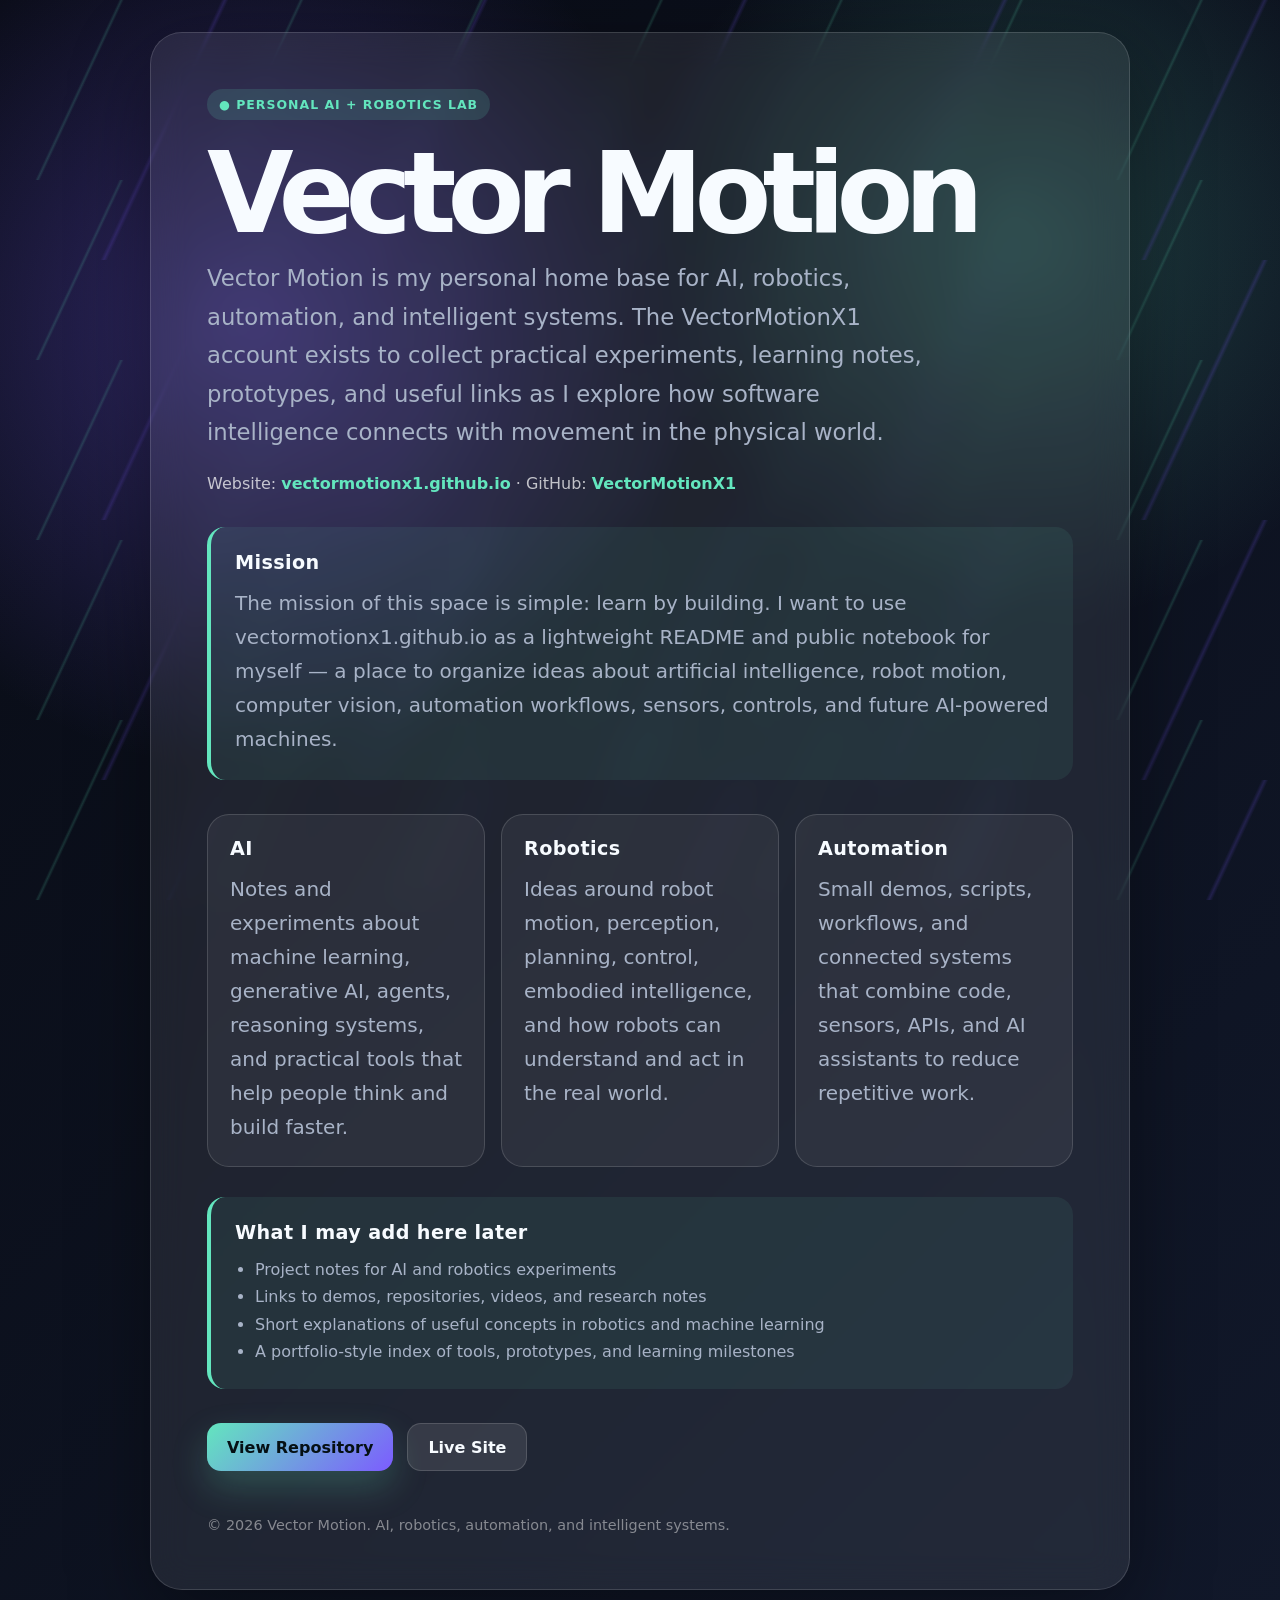
==== index.html @ cae719d9 "Update homepage URLs for vectormotionx1" ====
<!doctype html>
<html lang="en">
<head>
  <meta charset="utf-8" />
  <meta name="viewport" content="width=device-width, initial-scale=1" />
  <title>Vector Motion | AI, Robotics, Automation & Intelligent Systems</title>
  <meta name="description" content="Vector Motion is a personal AI and robotics lab account for collecting ideas, experiments, notes, demos, and projects about artificial intelligence, robotics, automation, computer vision, and intelligent motion." />
  <meta name="keywords" content="Vector Motion, AI, artificial intelligence, robotics, automation, intelligent systems, robot motion, computer vision, machine learning, GitHub Pages, personal lab" />
  <meta name="author" content="VectorMotionX1" />
  <meta name="robots" content="index, follow" />
  <link rel="canonical" href="https://vectormotionx1.github.io/" />

  <meta property="og:type" content="website" />
  <meta property="og:title" content="Vector Motion | AI and Robotics Notes" />
  <meta property="og:description" content="A personal space for AI, robotics, automation, and intelligent systems experiments." />
  <meta property="og:url" content="https://vectormotionx1.github.io/" />
  <meta name="twitter:card" content="summary" />

  <script type="application/ld+json">
  {
    "@context": "https://schema.org",
    "@type": "WebSite",
    "name": "Vector Motion",
    "url": "https://vectormotionx1.github.io/",
    "description": "A personal AI and robotics lab for notes, experiments, demos, and intelligent systems projects.",
    "keywords": ["AI", "robotics", "automation", "machine learning", "computer vision", "intelligent systems"]
  }
  </script>

  <style>
    :root {
      color-scheme: dark;
      --bg: #080b14;
      --card: rgba(255, 255, 255, 0.08);
      --text: #f7fbff;
      --muted: #a8b3c7;
      --accent: #63e6be;
      --accent-2: #7c5cff;
      --line: rgba(255, 255, 255, 0.14);
    }

    * { box-sizing: border-box; }

    body {
      margin: 0;
      min-height: 100vh;
      font-family: Inter, ui-sans-serif, system-ui, -apple-system, BlinkMacSystemFont, "Segoe UI", sans-serif;
      background:
        radial-gradient(circle at 20% 20%, rgba(124, 92, 255, 0.35), transparent 28rem),
        radial-gradient(circle at 80% 15%, rgba(99, 230, 190, 0.22), transparent 24rem),
        linear-gradient(135deg, #080b14 0%, #11182a 100%);
      color: var(--text);
      display: grid;
      place-items: center;
      padding: 32px 16px;
    }

    .motion-lines {
      position: fixed;
      inset: 0;
      pointer-events: none;
      opacity: 0.3;
      background-image:
        linear-gradient(115deg, transparent 0 45%, rgba(99, 230, 190, 0.55) 46%, transparent 47% 100%),
        linear-gradient(115deg, transparent 0 58%, rgba(124, 92, 255, 0.6) 59%, transparent 60% 100%);
      background-size: 180px 180px, 260px 260px;
      animation: drift 16s linear infinite;
    }

    @keyframes drift {
      from { transform: translate3d(-80px, -80px, 0); }
      to { transform: translate3d(80px, 80px, 0); }
    }

    main {
      width: min(980px, 100%);
      padding: 56px;
      border: 1px solid var(--line);
      border-radius: 32px;
      background: var(--card);
      box-shadow: 0 24px 80px rgba(0, 0, 0, 0.38);
      backdrop-filter: blur(18px);
      position: relative;
      z-index: 1;
    }

    .badge {
      display: inline-flex;
      gap: 8px;
      align-items: center;
      padding: 8px 12px;
      border-radius: 999px;
      background: rgba(99, 230, 190, 0.14);
      color: var(--accent);
      font-weight: 700;
      letter-spacing: 0.08em;
      text-transform: uppercase;
      font-size: 0.78rem;
    }

    h1 {
      margin: 22px 0 14px;
      font-size: clamp(3rem, 9vw, 7rem);
      line-height: 0.92;
      letter-spacing: -0.08em;
    }

    h2 {
      margin: 0 0 12px;
      font-size: 1.2rem;
      letter-spacing: 0.02em;
    }

    p {
      margin: 0;
      color: var(--muted);
      font-size: clamp(1.02rem, 1.8vw, 1.25rem);
      line-height: 1.7;
    }

    .lead {
      max-width: 720px;
      font-size: clamp(1.12rem, 2vw, 1.42rem);
    }

    .identity {
      margin-top: 18px;
      font-size: 1rem;
      color: rgba(255, 255, 255, 0.72);
    }

    .identity strong {
      color: var(--accent);
    }

    .grid {
      display: grid;
      grid-template-columns: repeat(3, 1fr);
      gap: 16px;
      margin-top: 34px;
    }

    .card {
      min-height: 170px;
      padding: 22px;
      border: 1px solid var(--line);
      border-radius: 22px;
      background: rgba(255, 255, 255, 0.06);
    }

    ul {
      margin: 10px 0 0;
      padding-left: 20px;
      color: var(--muted);
      line-height: 1.7;
    }

    .mission {
      margin-top: 30px;
      padding: 24px;
      border-left: 4px solid var(--accent);
      border-radius: 18px;
      background: rgba(99, 230, 190, 0.08);
    }

    .actions {
      display: flex;
      flex-wrap: wrap;
      gap: 14px;
      margin-top: 34px;
    }

    a {
      color: inherit;
      text-decoration: none;
    }

    .button {
      display: inline-flex;
      align-items: center;
      justify-content: center;
      min-height: 48px;
      padding: 0 20px;
      border-radius: 14px;
      font-weight: 800;
      background: linear-gradient(135deg, var(--accent), var(--accent-2));
      color: #051014;
      box-shadow: 0 16px 36px rgba(99, 230, 190, 0.22);
    }

    .button.secondary {
      background: rgba(255, 255, 255, 0.1);
      color: var(--text);
      box-shadow: none;
      border: 1px solid var(--line);
    }

    footer {
      margin-top: 46px;
      color: rgba(255, 255, 255, 0.46);
      font-size: 0.9rem;
    }

    @media (max-width: 800px) {
      main { padding: 34px 24px; border-radius: 24px; }
      .grid { grid-template-columns: 1fr; }
      .actions { flex-direction: column; }
      .button { width: 100%; }
    }
  </style>
</head>
<body>
  <div class="motion-lines" aria-hidden="true"></div>
  <main>
    <span class="badge">● Personal AI + Robotics Lab</span>
    <h1>Vector Motion</h1>
    <p class="lead">
      Vector Motion is my personal home base for AI, robotics, automation, and intelligent systems. The VectorMotionX1 account exists to collect practical experiments, learning notes, prototypes, and useful links as I explore how software intelligence connects with movement in the physical world.
    </p>
    <p class="identity">
      Website: <strong>vectormotionx1.github.io</strong> · GitHub: <strong>VectorMotionX1</strong>
    </p>

    <section class="mission" aria-labelledby="mission-title">
      <h2 id="mission-title">Mission</h2>
      <p>
        The mission of this space is simple: learn by building. I want to use vectormotionx1.github.io as a lightweight README and public notebook for myself — a place to organize ideas about artificial intelligence, robot motion, computer vision, automation workflows, sensors, controls, and future AI-powered machines.
      </p>
    </section>

    <section class="grid" aria-label="Focus areas">
      <article class="card">
        <h2>AI</h2>
        <p>Notes and experiments about machine learning, generative AI, agents, reasoning systems, and practical tools that help people think and build faster.</p>
      </article>
      <article class="card">
        <h2>Robotics</h2>
        <p>Ideas around robot motion, perception, planning, control, embodied intelligence, and how robots can understand and act in the real world.</p>
      </article>
      <article class="card">
        <h2>Automation</h2>
        <p>Small demos, scripts, workflows, and connected systems that combine code, sensors, APIs, and AI assistants to reduce repetitive work.</p>
      </article>
    </section>

    <section class="mission" aria-labelledby="future-title">
      <h2 id="future-title">What I may add here later</h2>
      <ul>
        <li>Project notes for AI and robotics experiments</li>
        <li>Links to demos, repositories, videos, and research notes</li>
        <li>Short explanations of useful concepts in robotics and machine learning</li>
        <li>A portfolio-style index of tools, prototypes, and learning milestones</li>
      </ul>
    </section>

    <div class="actions">
      <a class="button" href="https://github.com/VectorMotionX1/vectormotionx1.github.io">View Repository</a>
      <a class="button secondary" href="https://vectormotionx1.github.io/">Live Site</a>
    </div>
    <footer>© <span id="year"></span> Vector Motion. AI, robotics, automation, and intelligent systems.</footer>
  </main>
  <script>
    document.getElementById('year').textContent = new Date().getFullYear();
  </script>
</body>
</html>
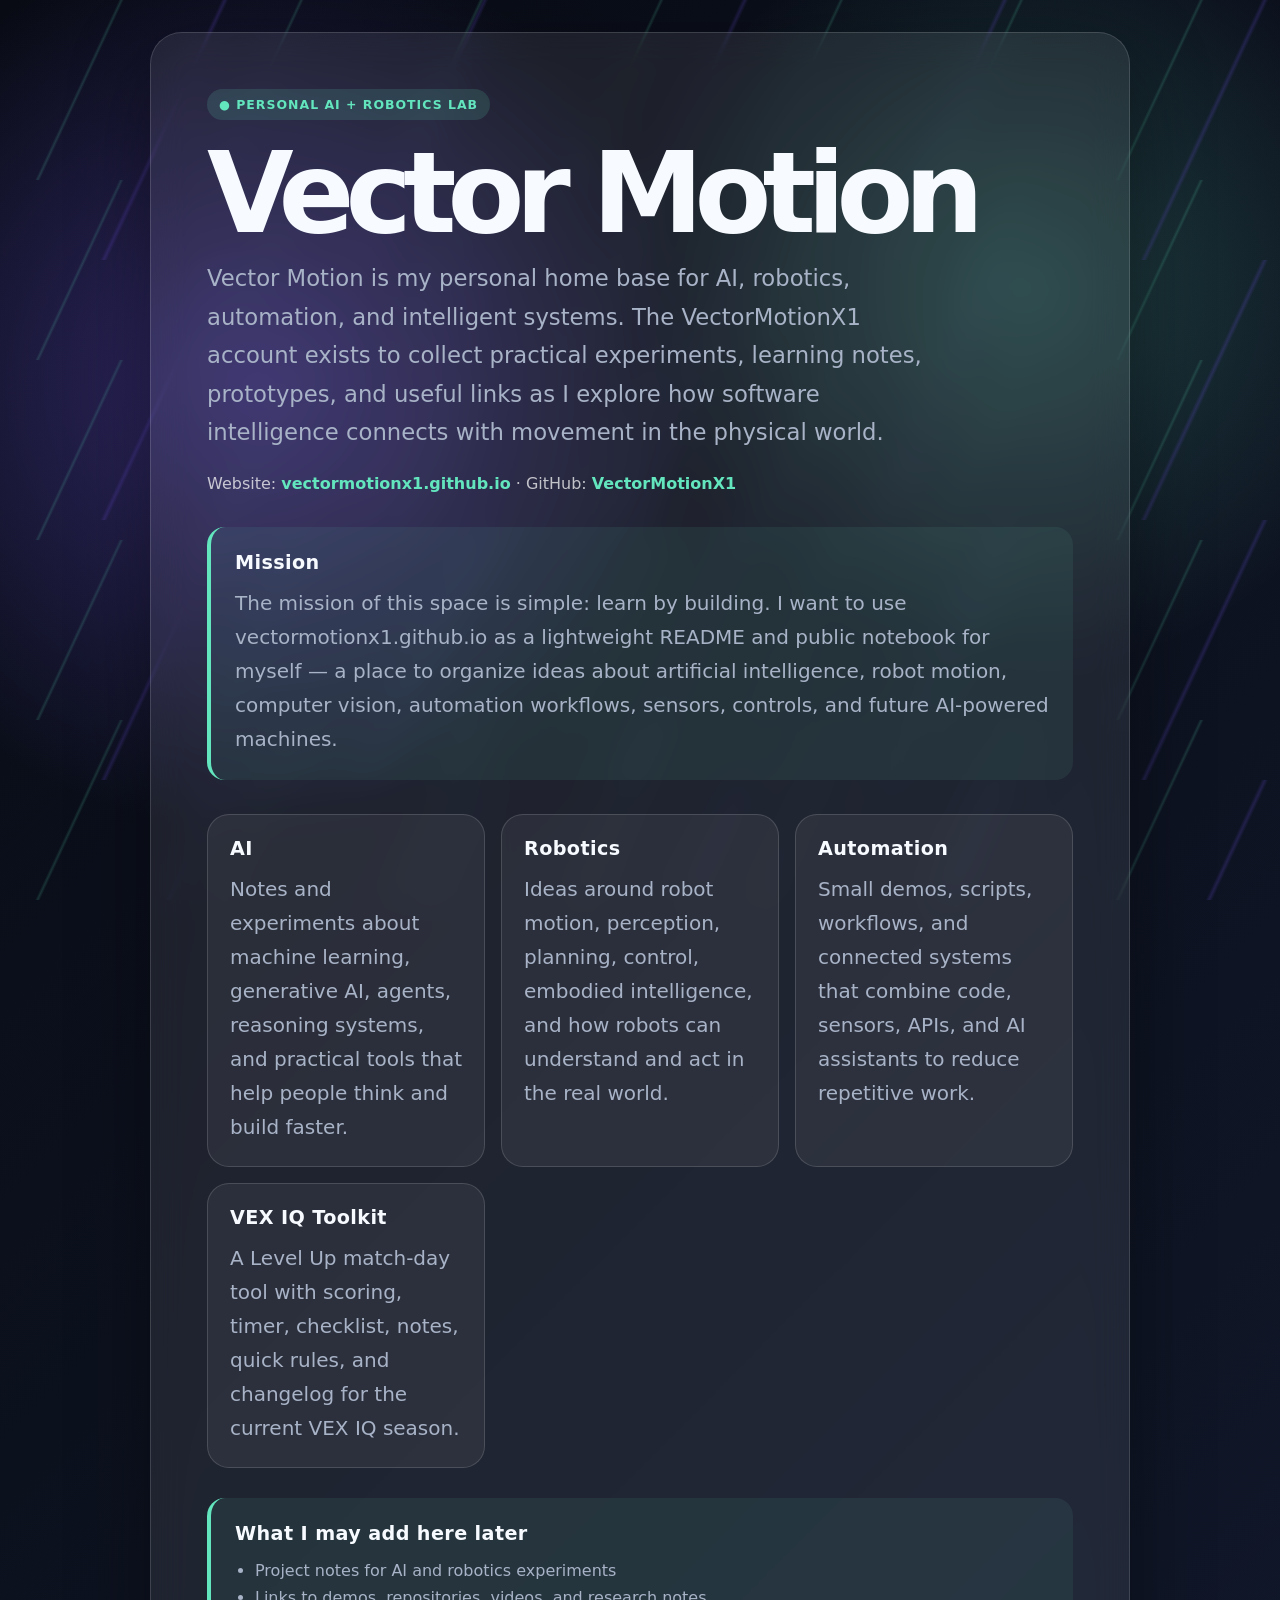
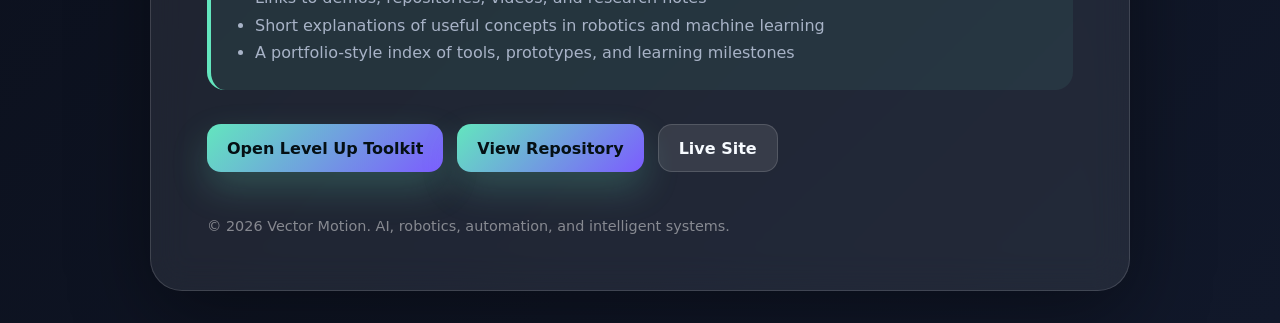
==== commit 47d5b062: "Add Level Up toolkit page" ====
--- a/index.html
+++ b/index.html
@@ -241,6 +241,10 @@
         <h2>Automation</h2>
         <p>Small demos, scripts, workflows, and connected systems that combine code, sensors, APIs, and AI assistants to reduce repetitive work.</p>
       </article>
+      <article class="card">
+        <h2>VEX IQ Toolkit</h2>
+        <p>A Level Up match-day tool with scoring, timer, checklist, notes, quick rules, and changelog for the current VEX IQ season.</p>
+      </article>
     </section>
 
     <section class="mission" aria-labelledby="future-title">
@@ -254,6 +258,7 @@
     </section>
 
     <div class="actions">
+      <a class="button" href="./level-up-toolkit/">Open Level Up Toolkit</a>
       <a class="button" href="https://github.com/VectorMotionX1/vectormotionx1.github.io">View Repository</a>
       <a class="button secondary" href="https://vectormotionx1.github.io/">Live Site</a>
     </div>
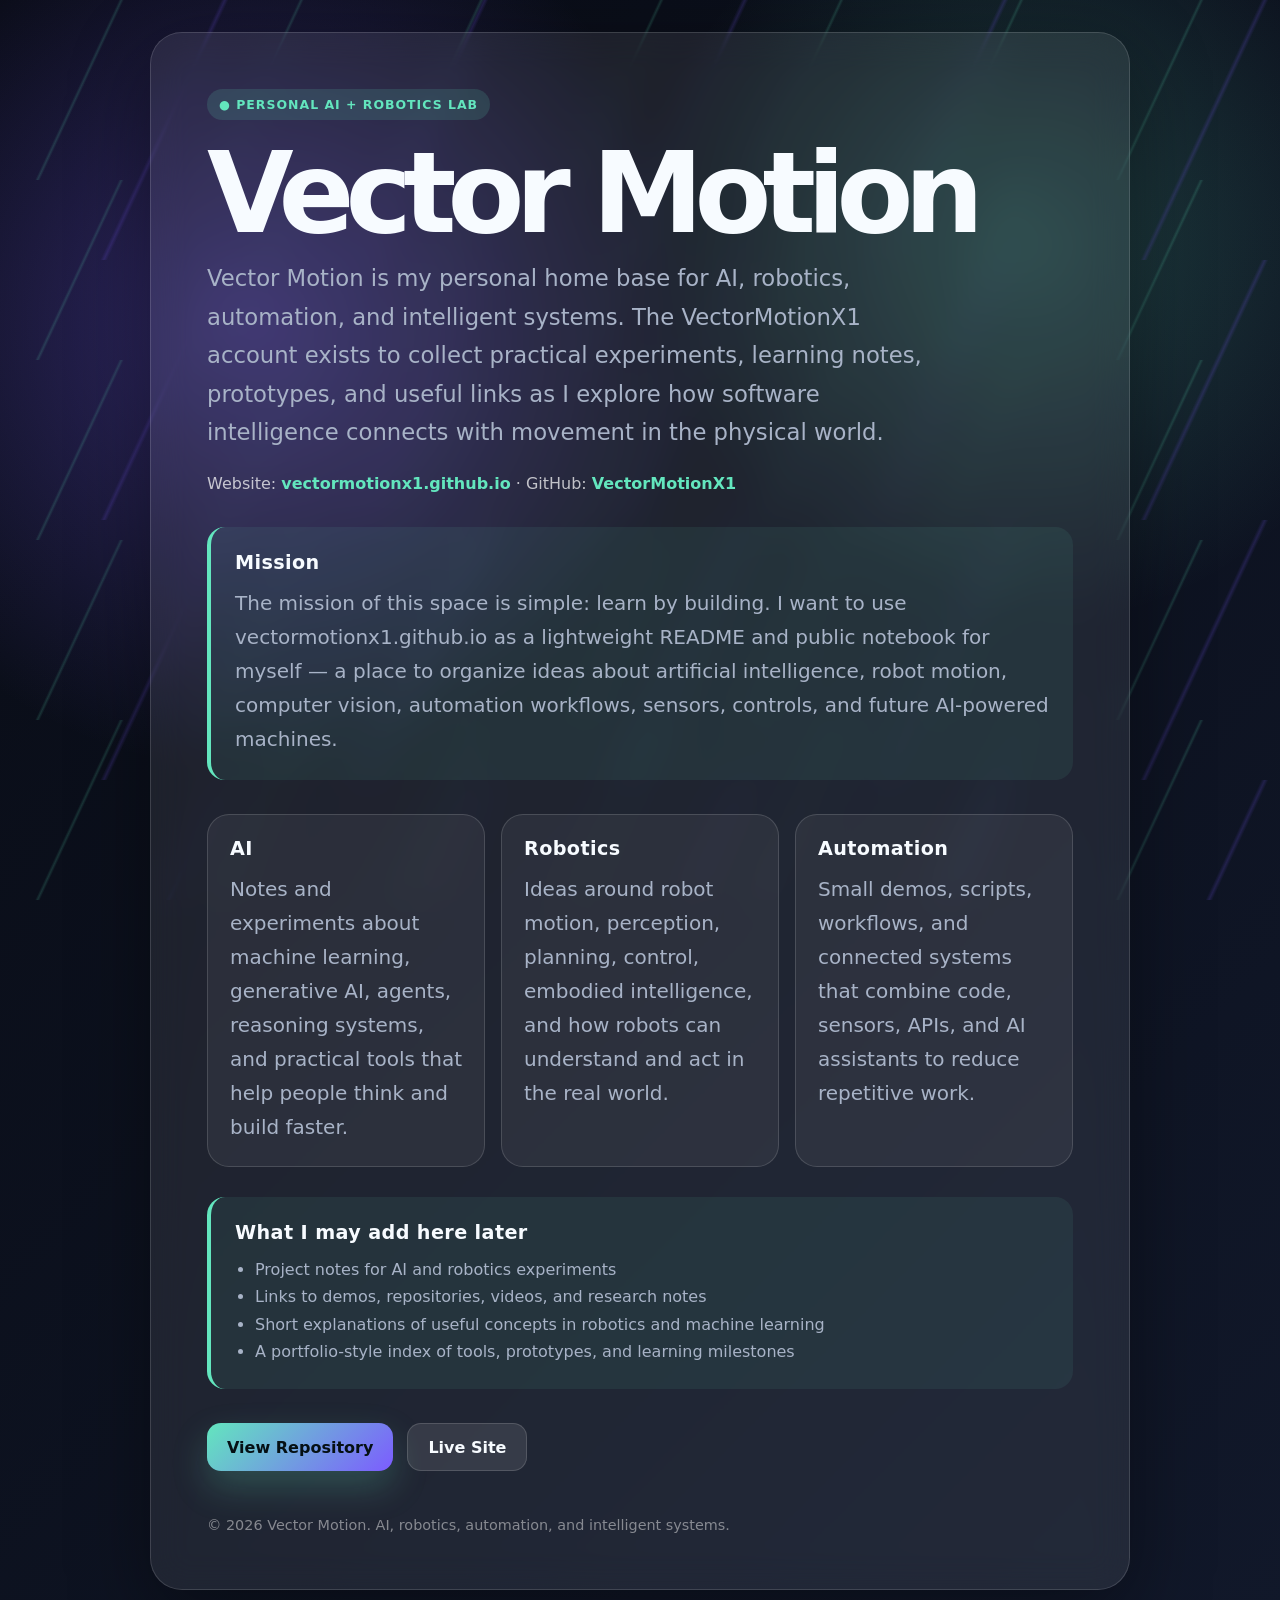
==== commit 8a1fb4d8: "Revert "Add Level Up toolkit page" This reverts commit 47d5b062f7891206a7bffa0af2cc271f7cf6578c." ====
--- a/index.html
+++ b/index.html
@@ -241,10 +241,6 @@
         <h2>Automation</h2>
         <p>Small demos, scripts, workflows, and connected systems that combine code, sensors, APIs, and AI assistants to reduce repetitive work.</p>
       </article>
-      <article class="card">
-        <h2>VEX IQ Toolkit</h2>
-        <p>A Level Up match-day tool with scoring, timer, checklist, notes, quick rules, and changelog for the current VEX IQ season.</p>
-      </article>
     </section>
 
     <section class="mission" aria-labelledby="future-title">
@@ -258,7 +254,6 @@
     </section>
 
     <div class="actions">
-      <a class="button" href="./level-up-toolkit/">Open Level Up Toolkit</a>
       <a class="button" href="https://github.com/VectorMotionX1/vectormotionx1.github.io">View Repository</a>
       <a class="button secondary" href="https://vectormotionx1.github.io/">Live Site</a>
     </div>
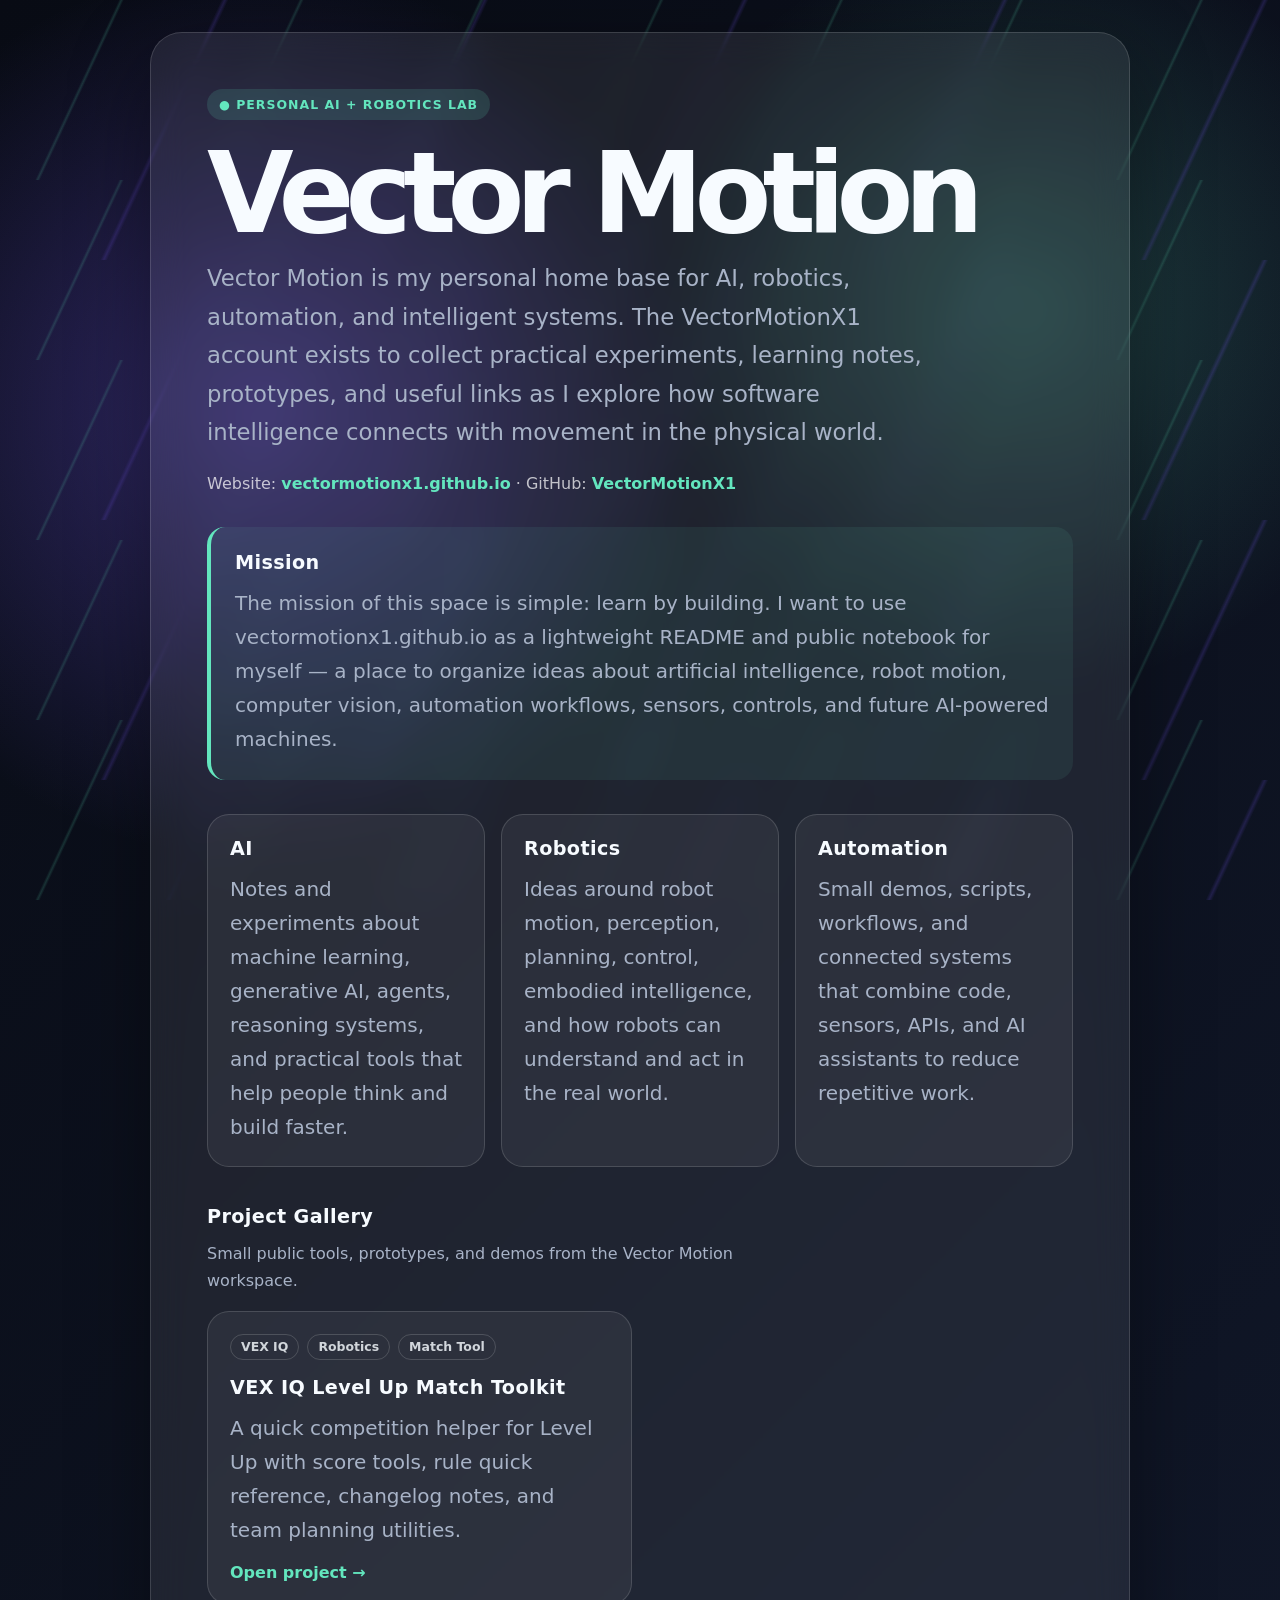
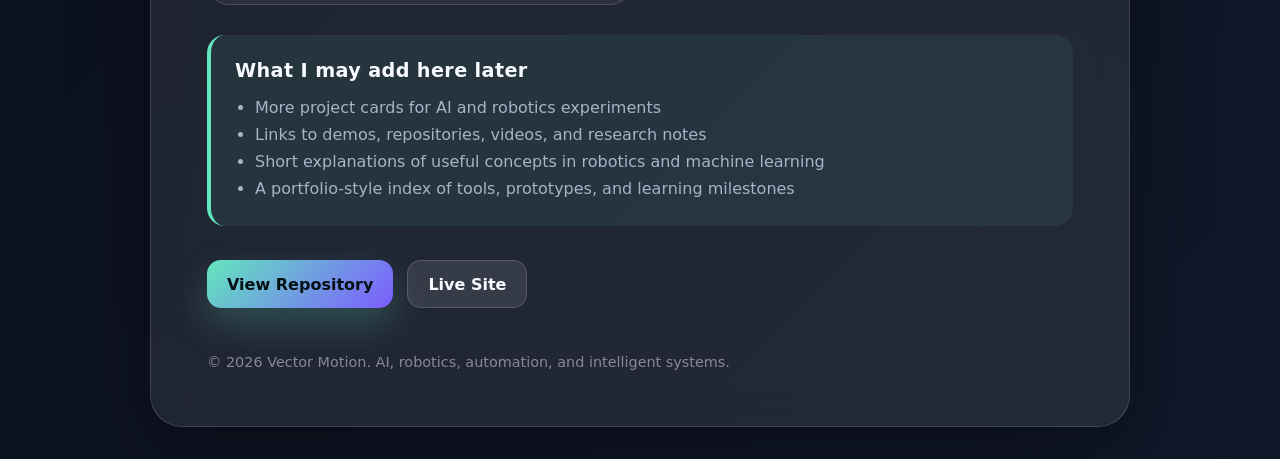
==== commit f7de4d44: "Add project gallery to main site" ====
--- a/index.html
+++ b/index.html
@@ -140,12 +140,72 @@
       margin-top: 34px;
     }
 
-    .card {
+    .card,
+    .project-card {
       min-height: 170px;
       padding: 22px;
       border: 1px solid var(--line);
       border-radius: 22px;
       background: rgba(255, 255, 255, 0.06);
+    }
+
+    .section-header {
+      display: flex;
+      align-items: end;
+      justify-content: space-between;
+      gap: 18px;
+      margin-top: 38px;
+      margin-bottom: 16px;
+    }
+
+    .section-header p {
+      max-width: 560px;
+      font-size: 1rem;
+    }
+
+    .projects {
+      display: grid;
+      grid-template-columns: repeat(2, minmax(0, 1fr));
+      gap: 16px;
+    }
+
+    .project-card {
+      display: grid;
+      gap: 16px;
+      min-height: 230px;
+      transition: transform 160ms ease, border-color 160ms ease, background 160ms ease;
+    }
+
+    .project-card:hover,
+    .project-card:focus-visible {
+      transform: translateY(-3px);
+      border-color: rgba(99, 230, 190, 0.58);
+      background: rgba(255, 255, 255, 0.09);
+      outline: none;
+    }
+
+    .project-meta {
+      display: flex;
+      flex-wrap: wrap;
+      gap: 8px;
+      align-self: start;
+    }
+
+    .tag {
+      display: inline-flex;
+      align-items: center;
+      min-height: 26px;
+      padding: 0 10px;
+      border: 1px solid rgba(255, 255, 255, 0.16);
+      border-radius: 999px;
+      color: rgba(247, 251, 255, 0.82);
+      font-size: 0.78rem;
+      font-weight: 700;
+    }
+
+    .project-link {
+      color: var(--accent);
+      font-weight: 800;
     }
 
     ul {
@@ -204,6 +264,8 @@
     @media (max-width: 800px) {
       main { padding: 34px 24px; border-radius: 24px; }
       .grid { grid-template-columns: 1fr; }
+      .section-header { display: grid; }
+      .projects { grid-template-columns: 1fr; }
       .actions { flex-direction: column; }
       .button { width: 100%; }
     }
@@ -243,10 +305,34 @@
       </article>
     </section>
 
+    <section aria-labelledby="projects-title">
+      <div class="section-header">
+        <div>
+          <h2 id="projects-title">Project Gallery</h2>
+          <p>Small public tools, prototypes, and demos from the Vector Motion workspace.</p>
+        </div>
+      </div>
+
+      <div class="projects">
+        <a class="project-card" href="https://vectormotionx1.github.io/level-up-toolkit/" aria-label="Open VEX IQ Level Up Match Toolkit">
+          <div class="project-meta">
+            <span class="tag">VEX IQ</span>
+            <span class="tag">Robotics</span>
+            <span class="tag">Match Tool</span>
+          </div>
+          <div>
+            <h2>VEX IQ Level Up Match Toolkit</h2>
+            <p>A quick competition helper for Level Up with score tools, rule quick reference, changelog notes, and team planning utilities.</p>
+          </div>
+          <span class="project-link">Open project →</span>
+        </a>
+      </div>
+    </section>
+
     <section class="mission" aria-labelledby="future-title">
       <h2 id="future-title">What I may add here later</h2>
       <ul>
-        <li>Project notes for AI and robotics experiments</li>
+        <li>More project cards for AI and robotics experiments</li>
         <li>Links to demos, repositories, videos, and research notes</li>
         <li>Short explanations of useful concepts in robotics and machine learning</li>
         <li>A portfolio-style index of tools, prototypes, and learning milestones</li>
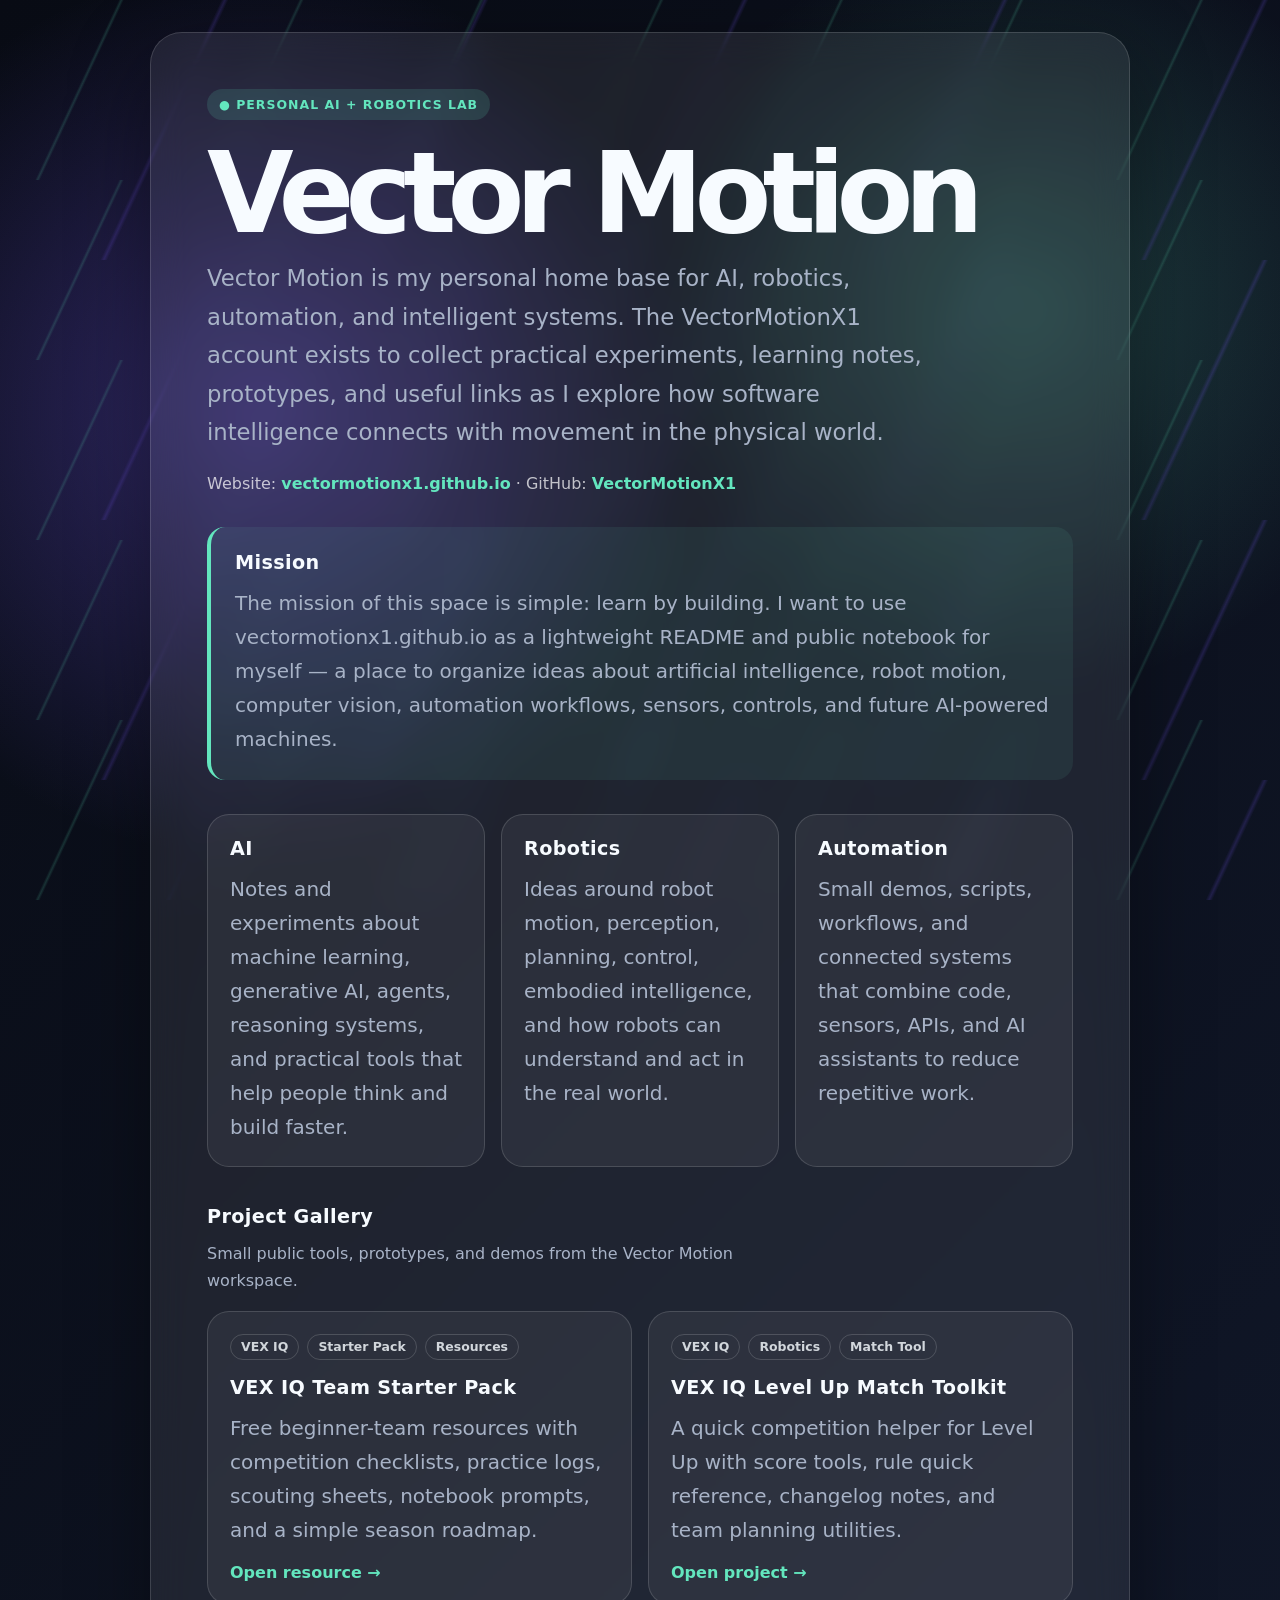
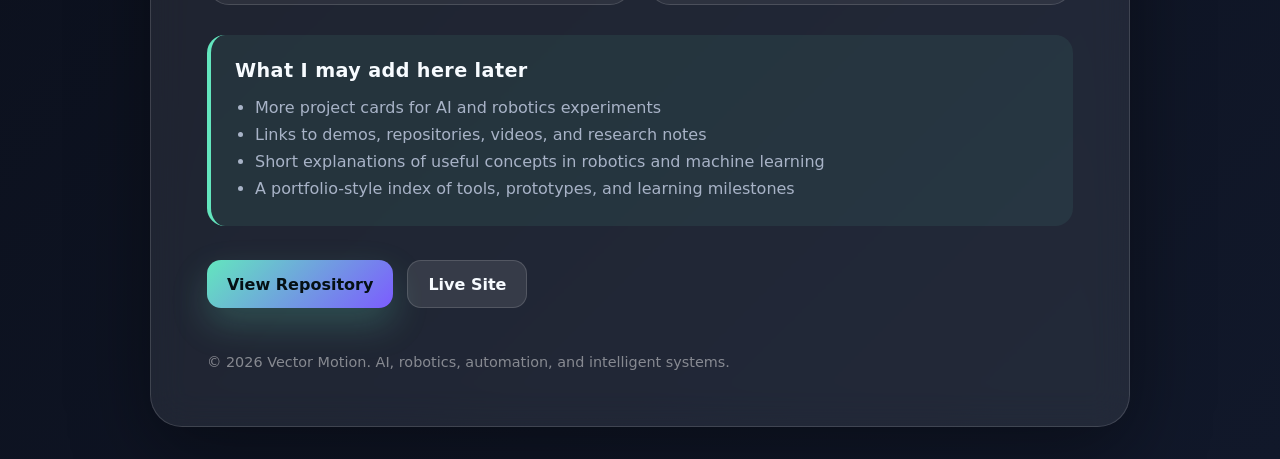
==== commit fc9958d9: "Add VEX IQ starter pack page" ====
--- a/index.html
+++ b/index.html
@@ -314,6 +314,19 @@
       </div>
 
       <div class="projects">
+        <a class="project-card" href="https://vectormotionx1.github.io/vex-iq-starter-pack/" aria-label="Open VEX IQ Team Starter Pack">
+          <div class="project-meta">
+            <span class="tag">VEX IQ</span>
+            <span class="tag">Starter Pack</span>
+            <span class="tag">Resources</span>
+          </div>
+          <div>
+            <h2>VEX IQ Team Starter Pack</h2>
+            <p>Free beginner-team resources with competition checklists, practice logs, scouting sheets, notebook prompts, and a simple season roadmap.</p>
+          </div>
+          <span class="project-link">Open resource →</span>
+        </a>
+
         <a class="project-card" href="https://vectormotionx1.github.io/level-up-toolkit/" aria-label="Open VEX IQ Level Up Match Toolkit">
           <div class="project-meta">
             <span class="tag">VEX IQ</span>
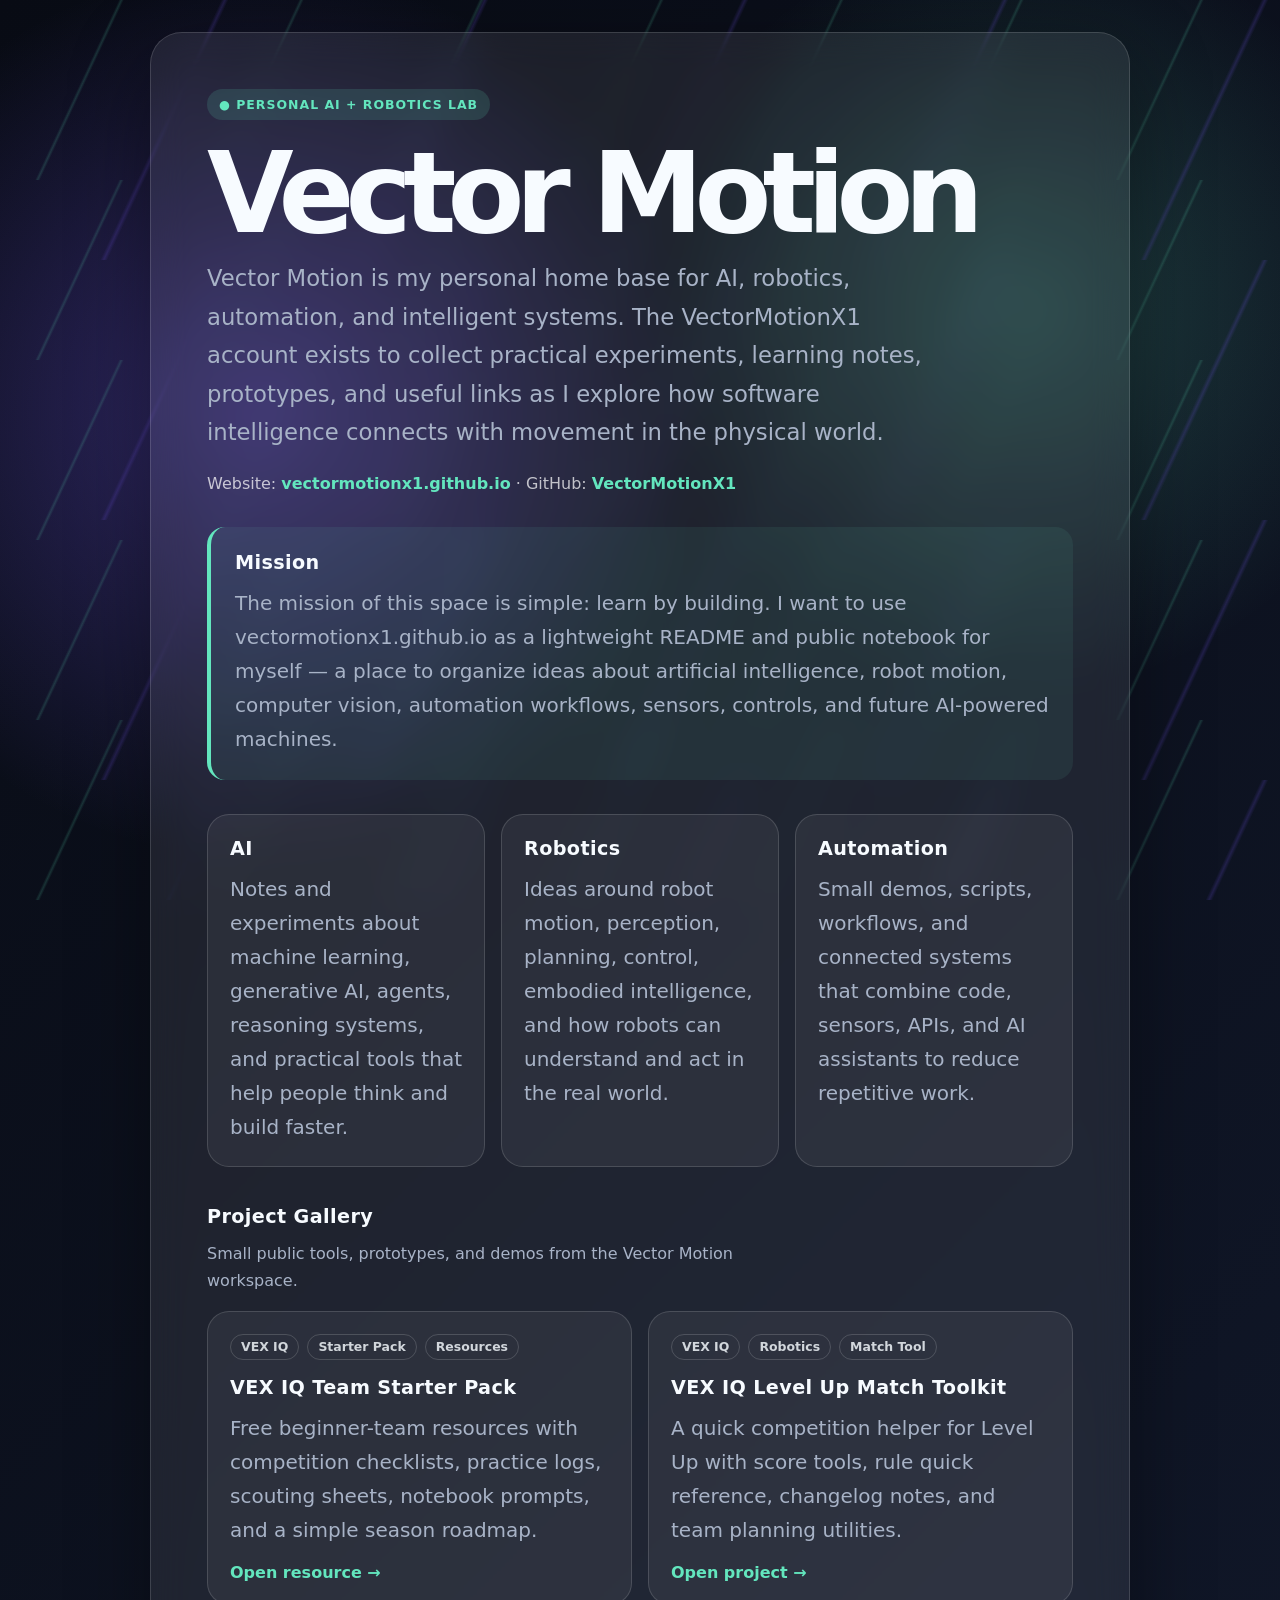
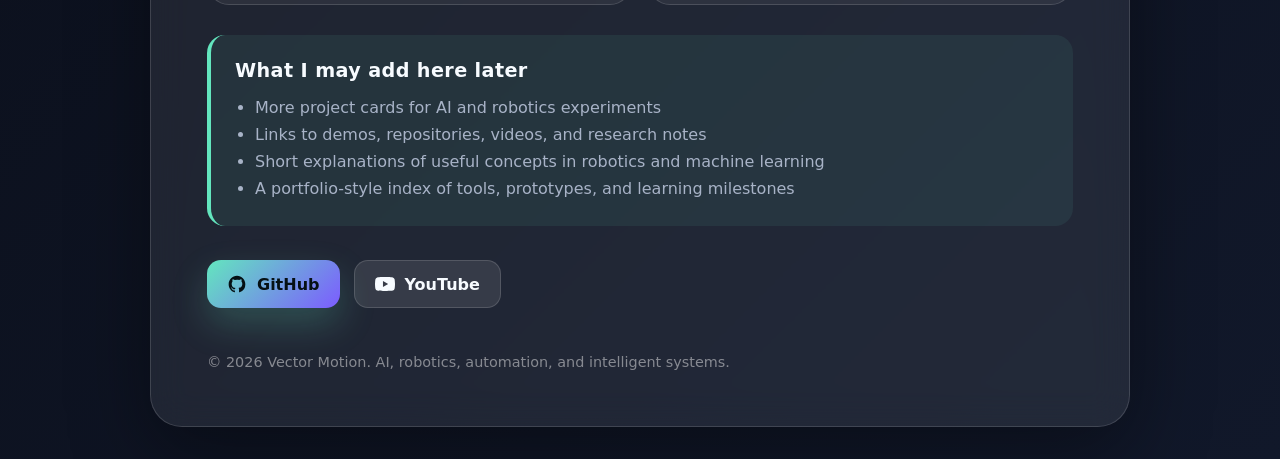
==== commit 2a40a7ca: "Add GitHub and YouTube links" ====
--- a/index.html
+++ b/index.html
@@ -239,6 +239,7 @@
       display: inline-flex;
       align-items: center;
       justify-content: center;
+      gap: 10px;
       min-height: 48px;
       padding: 0 20px;
       border-radius: 14px;
@@ -253,6 +254,12 @@
       color: var(--text);
       box-shadow: none;
       border: 1px solid var(--line);
+    }
+
+    .button svg {
+      width: 20px;
+      height: 20px;
+      flex: 0 0 auto;
     }
 
     footer {
@@ -314,7 +321,7 @@
       </div>
 
       <div class="projects">
-        <a class="project-card" href="https://vectormotionx1.github.io/vex-iq-starter-pack/" aria-label="Open VEX IQ Team Starter Pack">
+        <a class="project-card" href="https://vectormotionx1.github.io/iq/" aria-label="Open VEX IQ Team Starter Pack">
           <div class="project-meta">
             <span class="tag">VEX IQ</span>
             <span class="tag">Starter Pack</span>
@@ -353,8 +360,18 @@
     </section>
 
     <div class="actions">
-      <a class="button" href="https://github.com/VectorMotionX1/vectormotionx1.github.io">View Repository</a>
-      <a class="button secondary" href="https://vectormotionx1.github.io/">Live Site</a>
+      <a class="button" href="https://github.com/VectorMotionX1" target="_blank" rel="noreferrer" aria-label="Open VectorMotionX1 on GitHub">
+        <svg aria-hidden="true" viewBox="0 0 24 24" fill="currentColor">
+          <path d="M12 2C6.48 2 2 6.58 2 12.25c0 4.53 2.87 8.37 6.84 9.73.5.09.68-.22.68-.49 0-.24-.01-.88-.01-1.73-2.78.62-3.37-1.37-3.37-1.37-.45-1.18-1.11-1.5-1.11-1.5-.91-.64.07-.63.07-.63 1 .07 1.53 1.06 1.53 1.06.9 1.57 2.35 1.12 2.93.86.09-.67.35-1.12.63-1.38-2.22-.26-4.56-1.14-4.56-5.06 0-1.12.39-2.03 1.03-2.75-.1-.26-.45-1.3.1-2.71 0 0 .84-.28 2.75 1.05A9.35 9.35 0 0 1 12 7c.85 0 1.7.12 2.5.34 1.9-1.33 2.74-1.05 2.74-1.05.55 1.41.2 2.45.1 2.71.64.72 1.03 1.63 1.03 2.75 0 3.93-2.34 4.79-4.57 5.04.36.32.68.94.68 1.9 0 1.37-.01 2.47-.01 2.8 0 .27.18.59.69.49A10.14 10.14 0 0 0 22 12.25C22 6.58 17.52 2 12 2Z" />
+        </svg>
+        GitHub
+      </a>
+      <a class="button secondary" href="https://www.youtube.com/@VectorMotionX1/videos" target="_blank" rel="noreferrer" aria-label="Open VectorMotionX1 videos on YouTube">
+        <svg aria-hidden="true" viewBox="0 0 24 24" fill="currentColor">
+          <path d="M23.5 6.2a3.02 3.02 0 0 0-2.13-2.14C19.49 3.55 12 3.55 12 3.55s-7.49 0-9.37.51A3.02 3.02 0 0 0 .5 6.2 31.5 31.5 0 0 0 0 12a31.5 31.5 0 0 0 .5 5.8 3.02 3.02 0 0 0 2.13 2.14c1.88.51 9.37.51 9.37.51s7.49 0 9.37-.51a3.02 3.02 0 0 0 2.13-2.14A31.5 31.5 0 0 0 24 12a31.5 31.5 0 0 0-.5-5.8ZM9.55 15.6V8.4L15.82 12l-6.27 3.6Z" />
+        </svg>
+        YouTube
+      </a>
     </div>
     <footer>© <span id="year"></span> Vector Motion. AI, robotics, automation, and intelligent systems.</footer>
   </main>
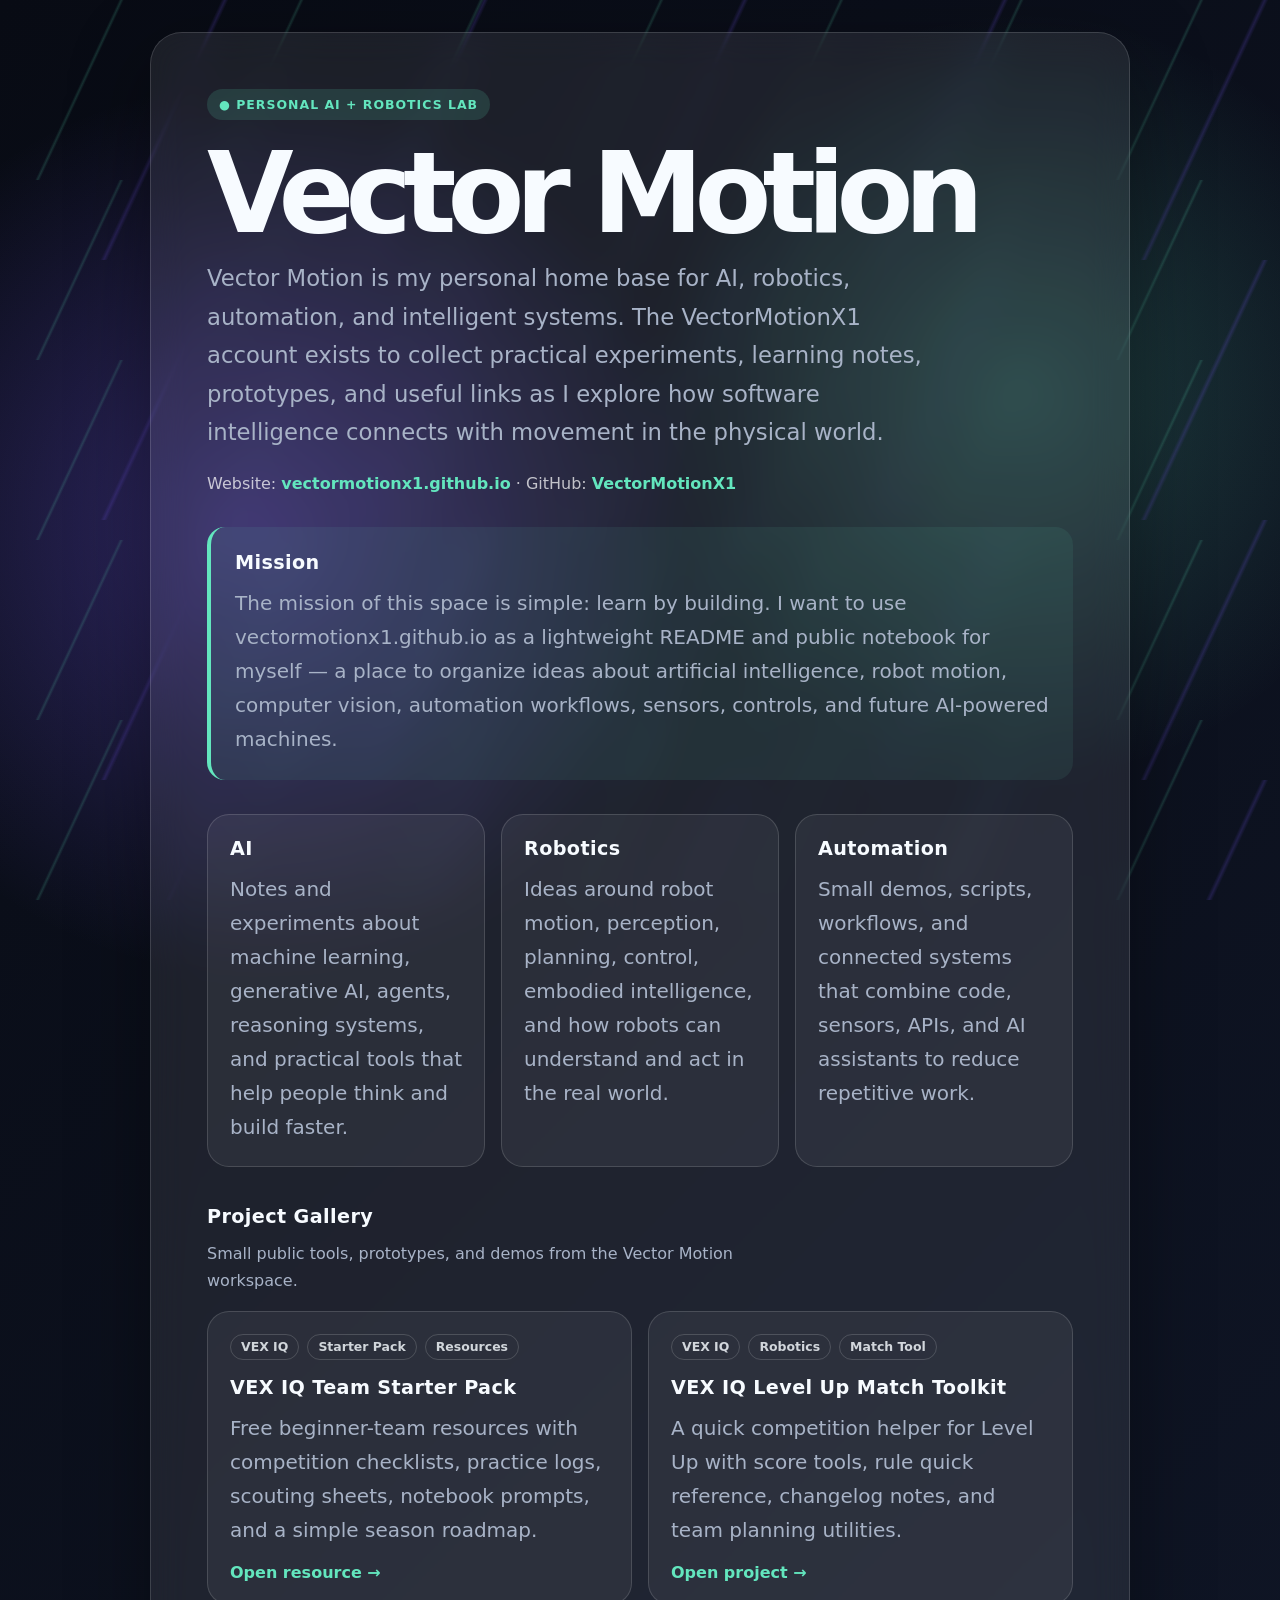
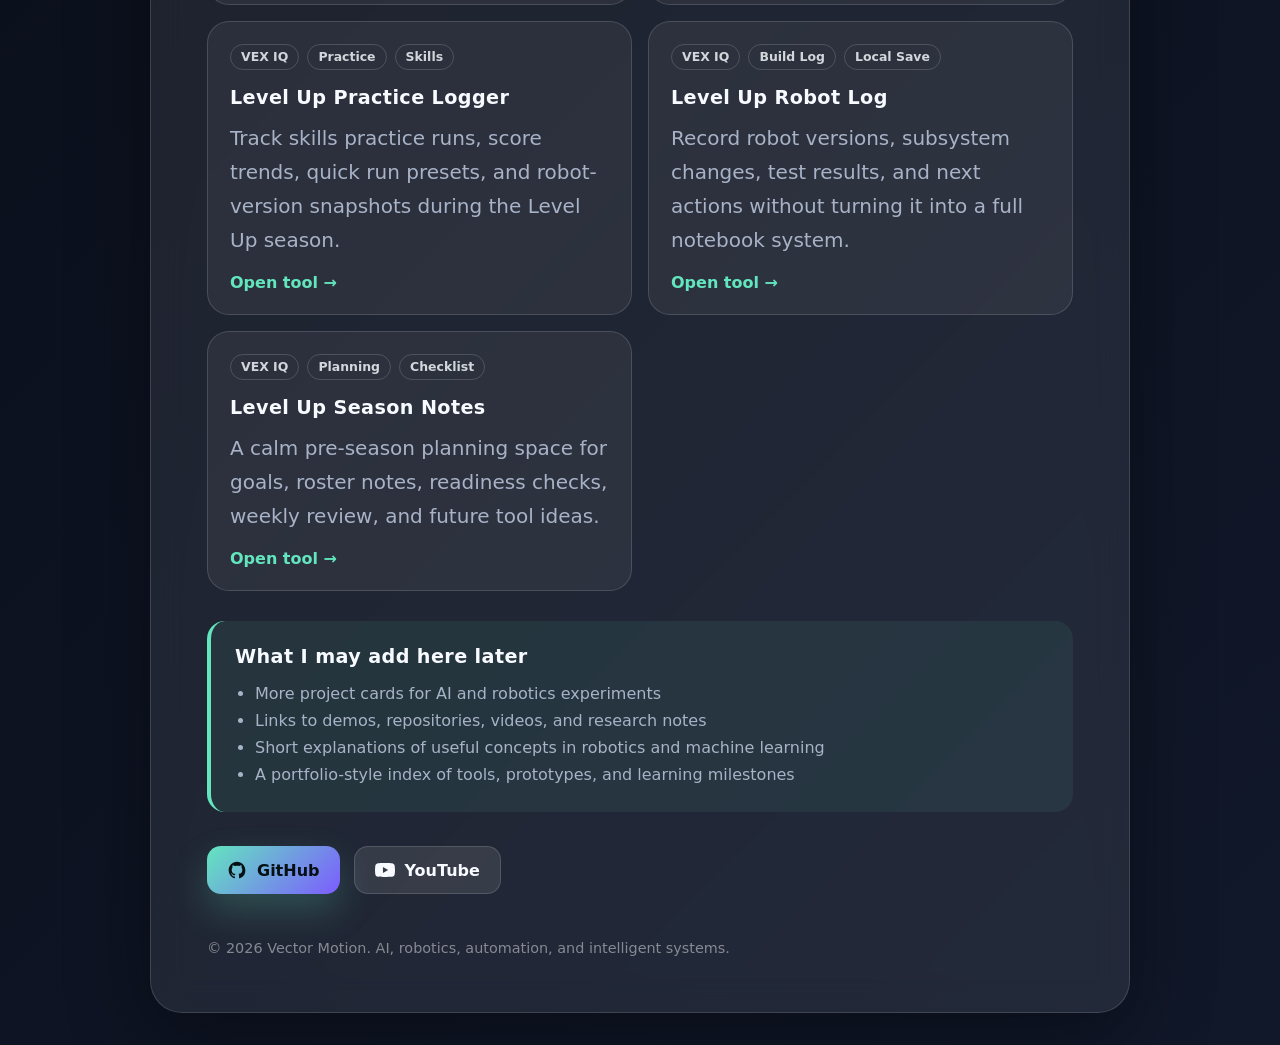
==== commit a43e76fe: "Add Level Up tools under main site" ====
--- a/index.html
+++ b/index.html
@@ -345,6 +345,45 @@
             <p>A quick competition helper for Level Up with score tools, rule quick reference, changelog notes, and team planning utilities.</p>
           </div>
           <span class="project-link">Open project →</span>
+        </a>
+
+        <a class="project-card" href="/tools/practice-logger/" aria-label="Open Level Up Practice Logger">
+          <div class="project-meta">
+            <span class="tag">VEX IQ</span>
+            <span class="tag">Practice</span>
+            <span class="tag">Skills</span>
+          </div>
+          <div>
+            <h2>Level Up Practice Logger</h2>
+            <p>Track skills practice runs, score trends, quick run presets, and robot-version snapshots during the Level Up season.</p>
+          </div>
+          <span class="project-link">Open tool →</span>
+        </a>
+
+        <a class="project-card" href="/tools/robot-log/" aria-label="Open Level Up Robot Log">
+          <div class="project-meta">
+            <span class="tag">VEX IQ</span>
+            <span class="tag">Build Log</span>
+            <span class="tag">Local Save</span>
+          </div>
+          <div>
+            <h2>Level Up Robot Log</h2>
+            <p>Record robot versions, subsystem changes, test results, and next actions without turning it into a full notebook system.</p>
+          </div>
+          <span class="project-link">Open tool →</span>
+        </a>
+
+        <a class="project-card" href="/tools/season-notes/" aria-label="Open Level Up Season Notes">
+          <div class="project-meta">
+            <span class="tag">VEX IQ</span>
+            <span class="tag">Planning</span>
+            <span class="tag">Checklist</span>
+          </div>
+          <div>
+            <h2>Level Up Season Notes</h2>
+            <p>A calm pre-season planning space for goals, roster notes, readiness checks, weekly review, and future tool ideas.</p>
+          </div>
+          <span class="project-link">Open tool →</span>
         </a>
       </div>
     </section>
